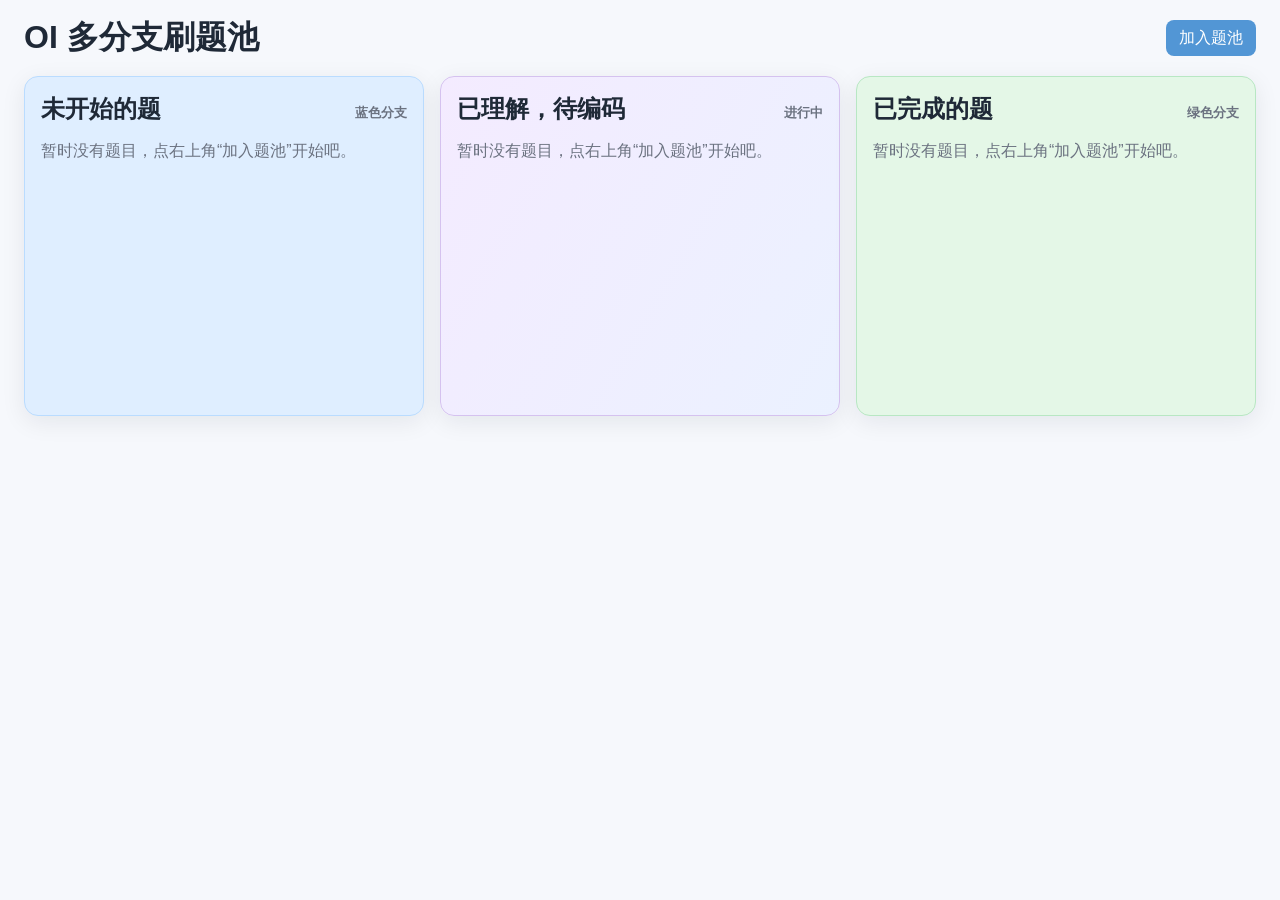
==== index.html @ c03f6c22 "Build OI multi-branch problem pool web app" ====
<!doctype html>
<html lang="zh-CN">
  <head>
    <meta charset="UTF-8" />
    <meta name="viewport" content="width=device-width, initial-scale=1.0" />
    <title>OI 多分支刷题池</title>
    <link rel="stylesheet" href="styles.css" />
  </head>
  <body>
    <header class="topbar">
      <h1>OI 多分支刷题池</h1>
      <a class="button primary" href="add.html">加入题池</a>
    </header>

    <main class="board" id="board"></main>

    <template id="problemCardTemplate">
      <article class="problem-card">
        <div class="problem-head">
          <a class="problem-title" target="_blank" rel="noopener noreferrer"></a>
          <span class="difficulty"></span>
        </div>
        <p class="problem-note"></p>
        <div class="problem-actions">
          <a class="button ghost detail-link">题目页面</a>
          <button class="button upgrade-btn" type="button">升级到下一池</button>
        </div>
      </article>
    </template>

    <script src="app.js"></script>
  </body>
</html>
---- styles.css ----
:root {
  --bg: #f6f8fc;
  --card: #ffffff;
  --text: #1f2937;
  --muted: #6b7280;
  --blue-main: #5296d5;
  --blue-soft: #dfeeff;
  --green-main: #52b66a;
  --green-soft: #e4f7e7;
  --purple-main: #9344c8;
}

* {
  box-sizing: border-box;
}

body {
  margin: 0;
  font-family: "Segoe UI", "PingFang SC", "Microsoft YaHei", sans-serif;
  background: var(--bg);
  color: var(--text);
}

.topbar {
  display: flex;
  justify-content: space-between;
  align-items: center;
  padding: 1rem 1.5rem;
}

h1,
h2 {
  margin: 0;
}

.board {
  display: grid;
  grid-template-columns: repeat(auto-fit, minmax(280px, 1fr));
  gap: 1rem;
  padding: 0 1.5rem 1.5rem;
}

.pool {
  border-radius: 14px;
  padding: 1rem;
  min-height: 340px;
  box-shadow: 0 6px 24px rgba(17, 24, 39, 0.08);
}

.pool h2 {
  display: flex;
  justify-content: space-between;
  align-items: baseline;
  margin-bottom: 0.8rem;
}

.pool h2 small {
  font-size: 0.8rem;
  color: var(--muted);
}

.pool-todo {
  background: var(--blue-soft);
  border: 1px solid #badcff;
}

.pool-coding {
  background: linear-gradient(120deg, #f4ebff, #eaf2ff, #f4ebff);
  background-size: 220% 220%;
  border: 1px solid #d5c2ef;
  animation: moving 6s ease infinite;
}

@keyframes moving {
  0% { background-position: 0% 50%; }
  50% { background-position: 100% 50%; }
  100% { background-position: 0% 50%; }
}

.pool-done {
  background: var(--green-soft);
  border: 1px solid #b8e7c3;
}

.problem-list {
  display: grid;
  gap: 0.75rem;
}

.problem-card,
.card {
  background: var(--card);
  border-radius: 10px;
  padding: 0.75rem;
  border: 1px solid #e5e7eb;
}

.problem-head {
  display: flex;
  flex-direction: column;
  gap: 0.4rem;
}

.problem-title {
  word-break: break-all;
  color: #1d4ed8;
  text-decoration: none;
  font-weight: 600;
}

.problem-title:hover {
  text-decoration: underline;
}

.difficulty {
  font-weight: 700;
}

.problem-note {
  color: #374151;
  margin: 0.7rem 0;
  white-space: pre-wrap;
}

.problem-actions {
  display: flex;
  gap: 0.5rem;
  flex-wrap: wrap;
}

.button {
  display: inline-flex;
  align-items: center;
  justify-content: center;
  border: 0;
  border-radius: 8px;
  padding: 0.45rem 0.8rem;
  text-decoration: none;
  cursor: pointer;
}

.button:disabled {
  opacity: 0.55;
  cursor: not-allowed;
}

.button.primary,
.button.upgrade-btn {
  background: var(--blue-main);
  color: #fff;
}

.button.ghost {
  background: #eef2f7;
  color: #111827;
}

.form-wrap {
  max-width: 760px;
  margin: 1.5rem auto;
  padding: 0 1rem;
  display: grid;
  gap: 1rem;
}

label {
  display: grid;
  gap: 0.35rem;
  margin-bottom: 0.8rem;
  font-weight: 600;
}

input,
select,
textarea {
  width: 100%;
  border: 1px solid #d1d5db;
  border-radius: 8px;
  padding: 0.55rem 0.65rem;
  font: inherit;
}

.row {
  display: flex;
  gap: 0.5rem;
  flex-wrap: wrap;
}

.empty {
  color: var(--muted);
  margin-top: 0.2rem;
}
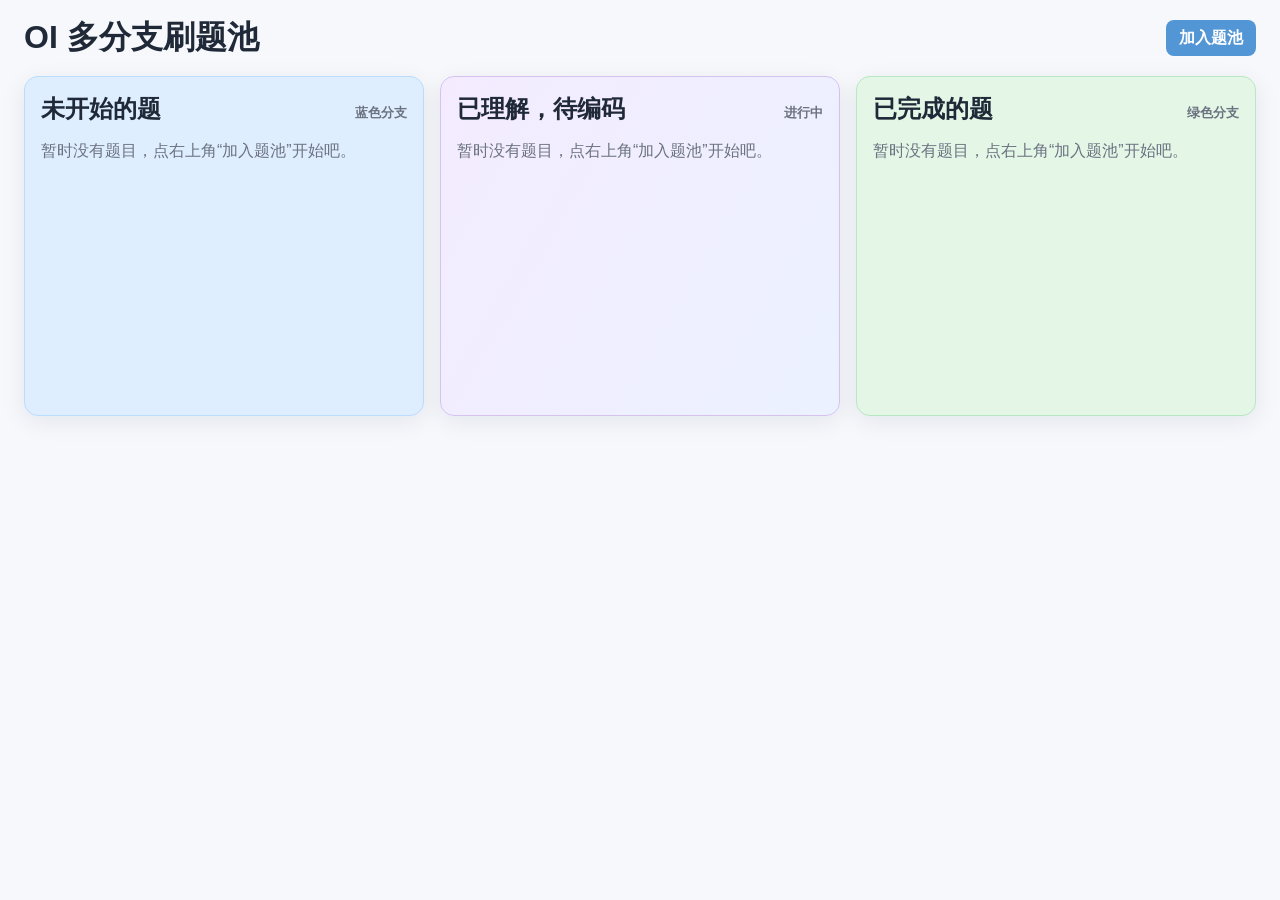
==== commit dc1e4e65: "Refine problem cards with delete and Luogu code titles" ====
--- a/index.html
+++ b/index.html
@@ -17,13 +17,14 @@
     <template id="problemCardTemplate">
       <article class="problem-card">
         <div class="problem-head">
-          <a class="problem-title" target="_blank" rel="noopener noreferrer"></a>
+          <a class="problem-title"></a>
           <span class="difficulty"></span>
         </div>
         <p class="problem-note"></p>
         <div class="problem-actions">
-          <a class="button ghost detail-link">题目页面</a>
+          <a class="button ghost source-link" target="_blank" rel="noopener noreferrer">原题链接</a>
           <button class="button upgrade-btn" type="button">升级到下一池</button>
+          <button class="button danger delete-btn" type="button">删除题目</button>
         </div>
       </article>
     </template>
--- a/styles.css
+++ b/styles.css
@@ -7,7 +7,6 @@
   --blue-soft: #dfeeff;
   --green-main: #52b66a;
   --green-soft: #e4f7e7;
-  --purple-main: #9344c8;
 }
 
 * {
@@ -72,9 +71,17 @@
 }
 
 @keyframes moving {
-  0% { background-position: 0% 50%; }
-  50% { background-position: 100% 50%; }
-  100% { background-position: 0% 50%; }
+  0% {
+    background-position: 0% 50%;
+  }
+
+  50% {
+    background-position: 100% 50%;
+  }
+
+  100% {
+    background-position: 0% 50%;
+  }
 }
 
 .pool-done {
@@ -102,10 +109,10 @@
 }
 
 .problem-title {
-  word-break: break-all;
   color: #1d4ed8;
   text-decoration: none;
-  font-weight: 600;
+  font-weight: 700;
+  font-size: 1.05rem;
 }
 
 .problem-title:hover {
@@ -137,6 +144,7 @@
   padding: 0.45rem 0.8rem;
   text-decoration: none;
   cursor: pointer;
+  font-weight: 600;
 }
 
 .button:disabled {
@@ -153,6 +161,11 @@
 .button.ghost {
   background: #eef2f7;
   color: #111827;
+}
+
+.button.danger {
+  background: #ef4444;
+  color: #fff;
 }
 
 .form-wrap {
@@ -180,6 +193,10 @@
   font: inherit;
 }
 
+select {
+  font-weight: 700;
+}
+
 .row {
   display: flex;
   gap: 0.5rem;
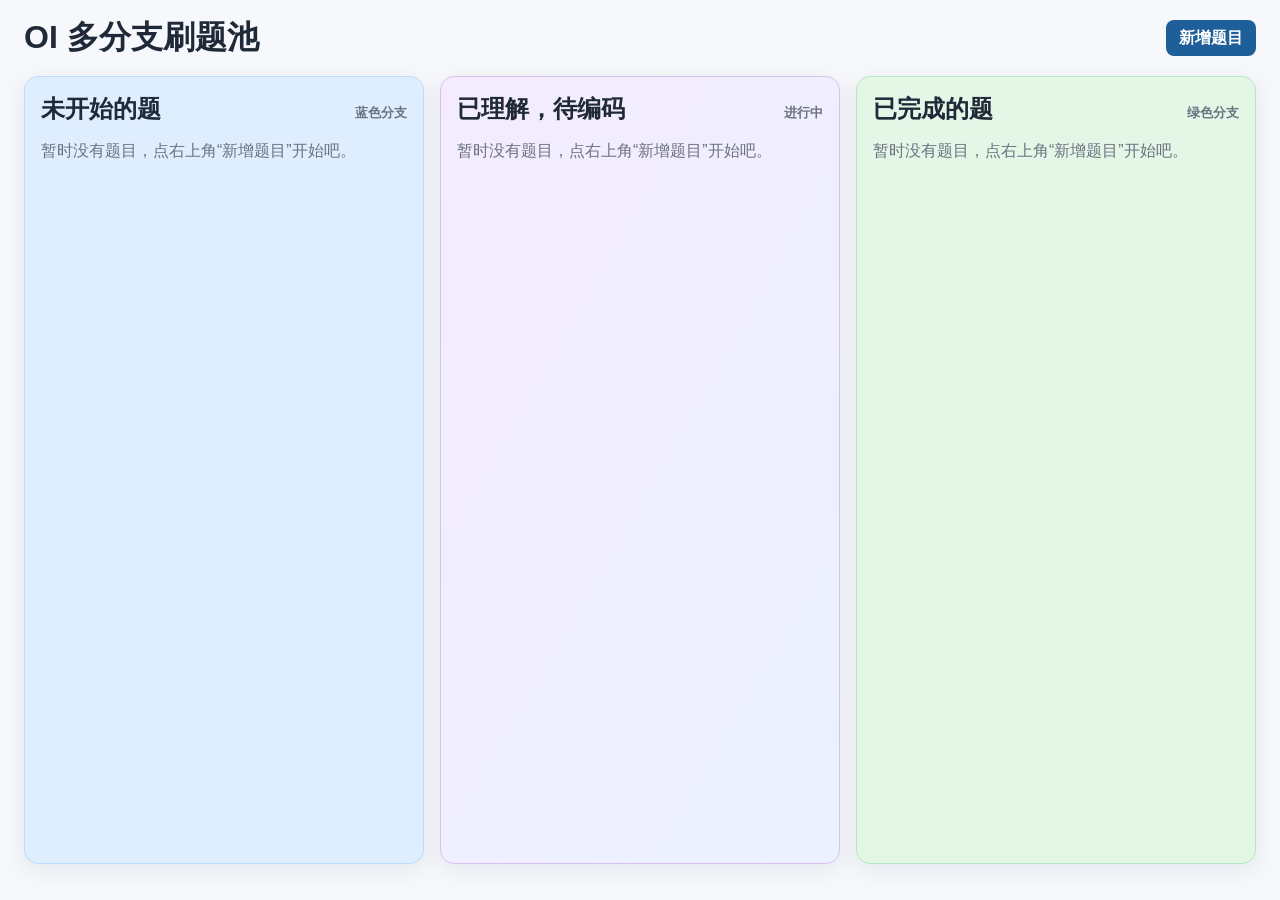
==== commit ea1f19cc: "Polish board UI interactions and simplify problem card actions" ====
--- a/index.html
+++ b/index.html
@@ -9,7 +9,7 @@
   <body>
     <header class="topbar">
       <h1>OI 多分支刷题池</h1>
-      <a class="button primary" href="add.html">加入题池</a>
+      <a class="button primary strong" href="add.html">新增题目</a>
     </header>
 
     <main class="board" id="board"></main>
@@ -17,12 +17,11 @@
     <template id="problemCardTemplate">
       <article class="problem-card">
         <div class="problem-head">
-          <a class="problem-title"></a>
+          <a class="problem-title" target="_blank" rel="noopener noreferrer"></a>
           <span class="difficulty"></span>
         </div>
         <p class="problem-note"></p>
         <div class="problem-actions">
-          <a class="button ghost source-link" target="_blank" rel="noopener noreferrer">原题链接</a>
           <button class="button upgrade-btn" type="button">升级到下一池</button>
           <button class="button danger delete-btn" type="button">删除题目</button>
         </div>
--- a/styles.css
+++ b/styles.css
@@ -3,7 +3,8 @@
   --card: #ffffff;
   --text: #1f2937;
   --muted: #6b7280;
-  --blue-main: #5296d5;
+  --blue-main: #2f76bc;
+  --blue-main-light: #4f8fcb;
   --blue-soft: #dfeeff;
   --green-main: #52b66a;
   --green-soft: #e4f7e7;
@@ -34,16 +35,28 @@
 
 .board {
   display: grid;
-  grid-template-columns: repeat(auto-fit, minmax(280px, 1fr));
+  grid-template-columns: repeat(3, minmax(0, 1fr));
+  align-items: start;
   gap: 1rem;
   padding: 0 1.5rem 1.5rem;
+}
+
+@media (max-width: 1080px) {
+  .board {
+    grid-template-columns: 1fr;
+  }
 }
 
 .pool {
   border-radius: 14px;
   padding: 1rem;
-  min-height: 340px;
+  min-height: calc(100vh - 112px);
   box-shadow: 0 6px 24px rgba(17, 24, 39, 0.08);
+  transition: box-shadow 0.25s ease;
+}
+
+.pool:hover {
+  box-shadow: 0 10px 28px rgba(17, 24, 39, 0.12);
 }
 
 .pool h2 {
@@ -100,6 +113,13 @@
   border-radius: 10px;
   padding: 0.75rem;
   border: 1px solid #e5e7eb;
+  transition: transform 0.2s ease, box-shadow 0.2s ease;
+}
+
+.problem-card:hover,
+.card:hover {
+  transform: translateY(-2px);
+  box-shadow: 0 8px 18px rgba(0, 0, 0, 0.06);
 }
 
 .problem-head {
@@ -109,14 +129,15 @@
 }
 
 .problem-title {
-  color: #1d4ed8;
+  color: #1e3a8a;
   text-decoration: none;
-  font-weight: 700;
-  font-size: 1.05rem;
+  font-weight: 800;
+  font-size: 1.22rem;
+  letter-spacing: 0.2px;
 }
 
 .problem-title:hover {
-  text-decoration: underline;
+  color: #2f76bc;
 }
 
 .difficulty {
@@ -145,11 +166,20 @@
   text-decoration: none;
   cursor: pointer;
   font-weight: 600;
+  transition: background-color 0.2s ease, transform 0.15s ease;
+}
+
+.button:hover {
+  transform: translateY(-1px);
 }
 
 .button:disabled {
   opacity: 0.55;
   cursor: not-allowed;
+}
+
+.button:disabled:hover {
+  transform: none;
 }
 
 .button.primary,
@@ -158,14 +188,35 @@
   color: #fff;
 }
 
+.button.primary:hover,
+.button.upgrade-btn:hover {
+  background: var(--blue-main-light);
+}
+
 .button.ghost {
+  background: #e5eaf2;
+  color: #111827;
+}
+
+.button.ghost:hover {
   background: #eef2f7;
-  color: #111827;
 }
 
 .button.danger {
+  background: #dc2626;
+  color: #fff;
+}
+
+.button.danger:hover {
   background: #ef4444;
-  color: #fff;
+}
+
+.button.strong {
+  background: #1f5f99;
+}
+
+.button.strong:hover {
+  background: #2f76bc;
 }
 
 .form-wrap {
@@ -207,3 +258,37 @@
   color: var(--muted);
   margin-top: 0.2rem;
 }
+
+.card-pop-in {
+  animation: popIn 0.45s ease;
+}
+
+@keyframes popIn {
+  0% {
+    opacity: 0;
+    transform: translateY(8px) scale(0.98);
+  }
+
+  100% {
+    opacity: 1;
+    transform: translateY(0) scale(1);
+  }
+}
+
+.submitting {
+  animation: submitPulse 0.35s ease;
+}
+
+@keyframes submitPulse {
+  0% {
+    transform: scale(1);
+  }
+
+  50% {
+    transform: scale(0.995);
+  }
+
+  100% {
+    transform: scale(1);
+  }
+}
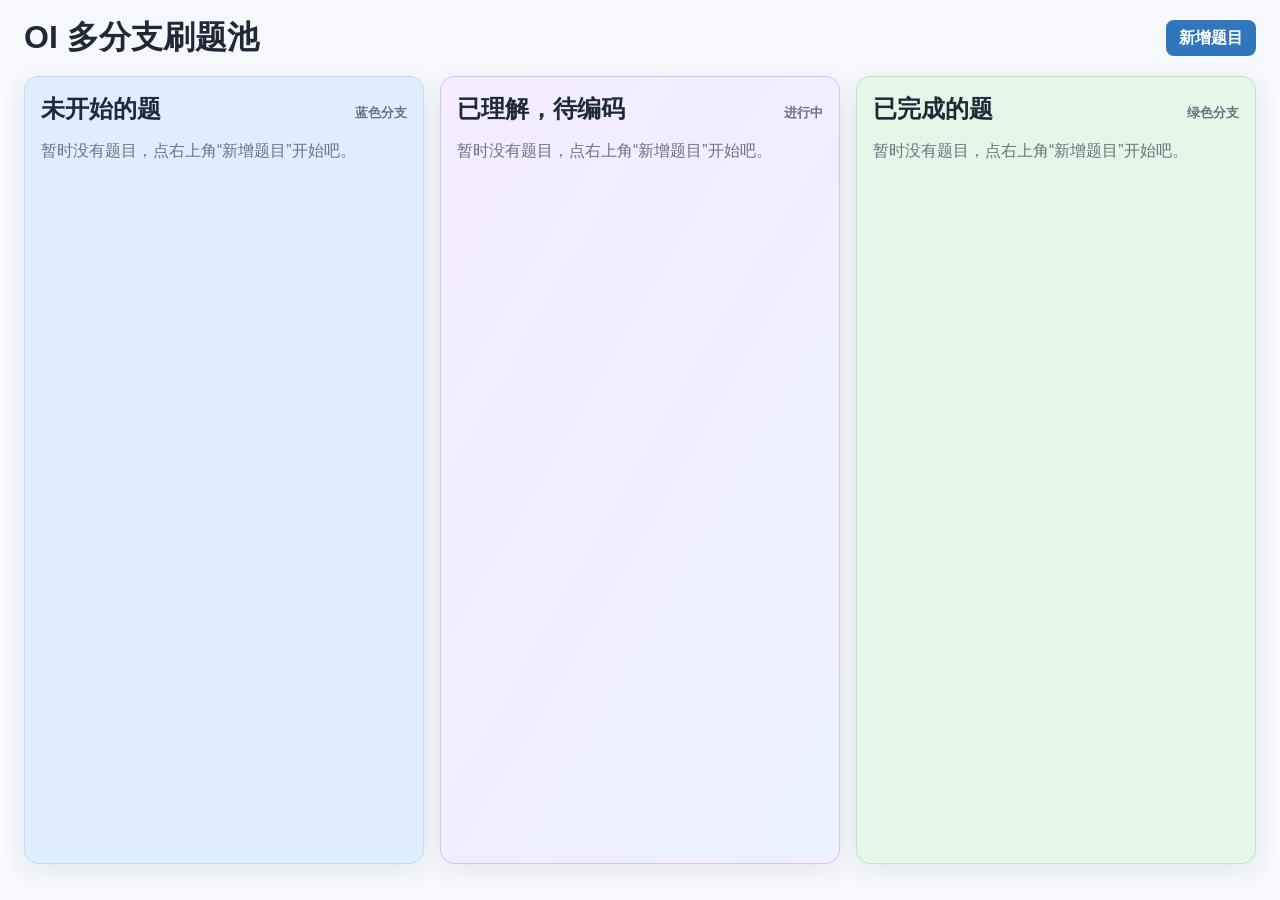
==== commit 242a5de0: "Adjust hover depth and move deletion into problem settings" ====
--- a/index.html
+++ b/index.html
@@ -23,7 +23,6 @@
         <p class="problem-note"></p>
         <div class="problem-actions">
           <button class="button upgrade-btn" type="button">升级到下一池</button>
-          <button class="button danger delete-btn" type="button">删除题目</button>
         </div>
       </article>
     </template>
--- a/styles.css
+++ b/styles.css
@@ -6,7 +6,6 @@
   --blue-main: #2f76bc;
   --blue-main-light: #4f8fcb;
   --blue-soft: #dfeeff;
-  --green-main: #52b66a;
   --green-soft: #e4f7e7;
 }
 
@@ -84,17 +83,9 @@
 }
 
 @keyframes moving {
-  0% {
-    background-position: 0% 50%;
-  }
-
-  50% {
-    background-position: 100% 50%;
-  }
-
-  100% {
-    background-position: 0% 50%;
-  }
+  0% { background-position: 0% 50%; }
+  50% { background-position: 100% 50%; }
+  100% { background-position: 0% 50%; }
 }
 
 .pool-done {
@@ -116,6 +107,10 @@
   transition: transform 0.2s ease, box-shadow 0.2s ease;
 }
 
+.problem-card {
+  cursor: pointer;
+}
+
 .problem-card:hover,
 .card:hover {
   transform: translateY(-2px);
@@ -129,15 +124,16 @@
 }
 
 .problem-title {
-  color: #1e3a8a;
+  color: #7db7ff;
   text-decoration: none;
   font-weight: 800;
-  font-size: 1.22rem;
+  font-size: 1.5rem;
+  line-height: 1.2;
   letter-spacing: 0.2px;
 }
 
 .problem-title:hover {
-  color: #2f76bc;
+  color: #1e3a8a;
 }
 
 .difficulty {
@@ -184,39 +180,44 @@
 
 .button.primary,
 .button.upgrade-btn {
-  background: var(--blue-main);
+  background: var(--blue-main-light);
   color: #fff;
 }
 
 .button.primary:hover,
 .button.upgrade-btn:hover {
-  background: var(--blue-main-light);
+  background: var(--blue-main);
+}
+
+.button.upgrade-btn {
+  font-size: 1rem;
+  padding: 0.65rem 1.1rem;
 }
 
 .button.ghost {
+  background: #eef2f7;
+  color: #111827;
+}
+
+.button.ghost:hover {
   background: #e5eaf2;
-  color: #111827;
-}
-
-.button.ghost:hover {
-  background: #eef2f7;
 }
 
 .button.danger {
+  background: #ef4444;
+  color: #fff;
+}
+
+.button.danger:hover {
   background: #dc2626;
-  color: #fff;
-}
-
-.button.danger:hover {
-  background: #ef4444;
 }
 
 .button.strong {
+  background: #2f76bc;
+}
+
+.button.strong:hover {
   background: #1f5f99;
-}
-
-.button.strong:hover {
-  background: #2f76bc;
 }
 
 .form-wrap {
@@ -225,6 +226,10 @@
   padding: 0 1rem;
   display: grid;
   gap: 1rem;
+}
+
+.settings-title {
+  margin-bottom: 0.8rem;
 }
 
 label {
@@ -264,15 +269,8 @@
 }
 
 @keyframes popIn {
-  0% {
-    opacity: 0;
-    transform: translateY(8px) scale(0.98);
-  }
-
-  100% {
-    opacity: 1;
-    transform: translateY(0) scale(1);
-  }
+  0% { opacity: 0; transform: translateY(8px) scale(0.98); }
+  100% { opacity: 1; transform: translateY(0) scale(1); }
 }
 
 .submitting {
@@ -280,15 +278,7 @@
 }
 
 @keyframes submitPulse {
-  0% {
-    transform: scale(1);
-  }
-
-  50% {
-    transform: scale(0.995);
-  }
-
-  100% {
-    transform: scale(1);
-  }
-}
+  0% { transform: scale(1); }
+  50% { transform: scale(0.995); }
+  100% { transform: scale(1); }
+}
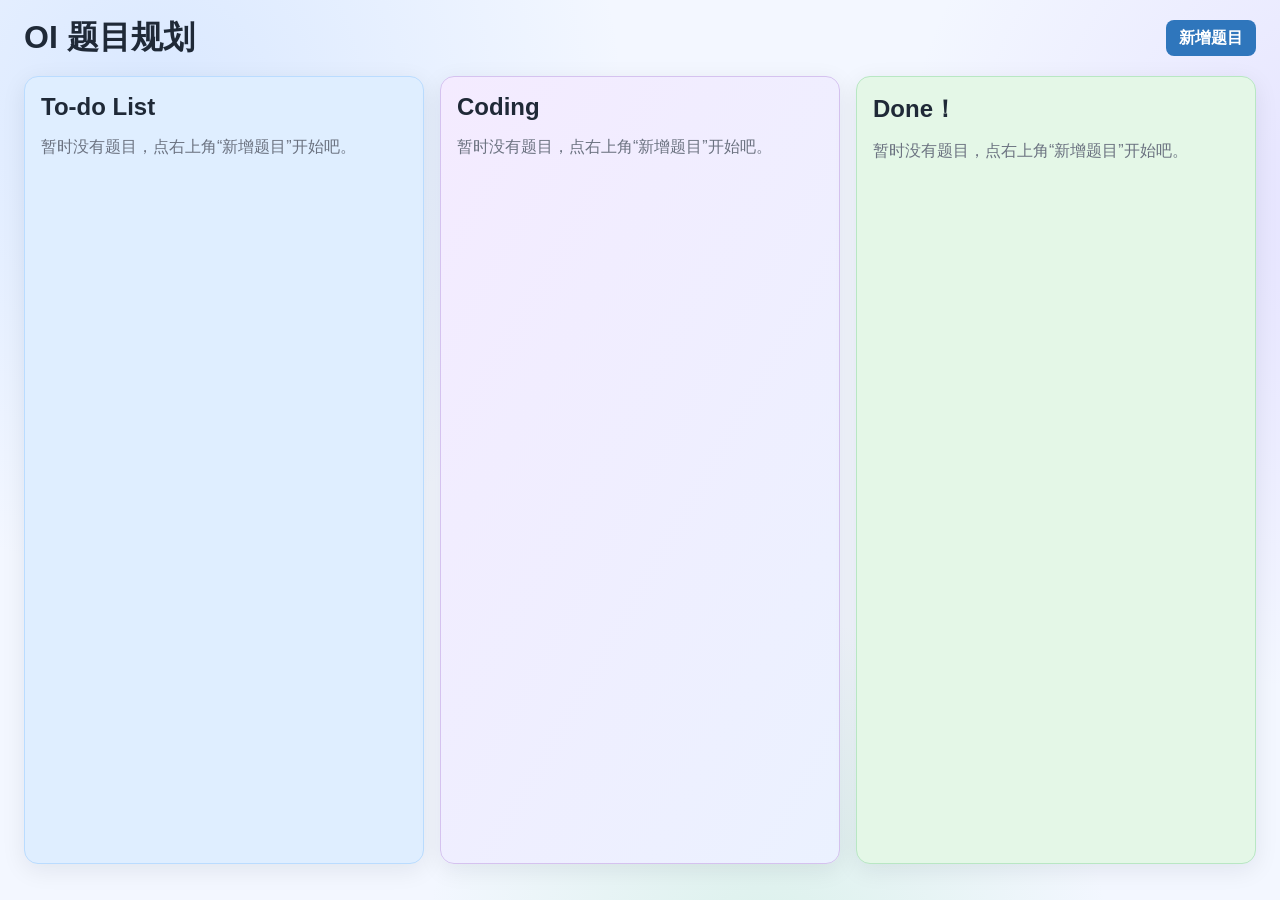
==== commit 25cf9a6f: "Restyle board labels and add upgrade celebration animations" ====
--- a/index.html
+++ b/index.html
@@ -3,12 +3,12 @@
   <head>
     <meta charset="UTF-8" />
     <meta name="viewport" content="width=device-width, initial-scale=1.0" />
-    <title>OI 多分支刷题池</title>
+    <title>OI 题目规划</title>
     <link rel="stylesheet" href="styles.css" />
   </head>
   <body>
     <header class="topbar">
-      <h1>OI 多分支刷题池</h1>
+      <h1>OI 题目规划</h1>
       <a class="button primary strong" href="add.html">新增题目</a>
     </header>
 
--- a/styles.css
+++ b/styles.css
@@ -1,5 +1,5 @@
 :root {
-  --bg: #f6f8fc;
+  --bg: #f3f7ff;
   --card: #ffffff;
   --text: #1f2937;
   --muted: #6b7280;
@@ -16,8 +16,20 @@
 body {
   margin: 0;
   font-family: "Segoe UI", "PingFang SC", "Microsoft YaHei", sans-serif;
-  background: var(--bg);
+  background:
+    radial-gradient(circle at 10% 10%, rgba(126, 179, 255, 0.22), transparent 28%),
+    radial-gradient(circle at 90% 20%, rgba(170, 139, 255, 0.2), transparent 30%),
+    radial-gradient(circle at 50% 90%, rgba(123, 216, 154, 0.2), transparent 28%),
+    var(--bg);
+  background-size: 120% 120%;
   color: var(--text);
+  animation: bgFlow 14s ease-in-out infinite;
+}
+
+@keyframes bgFlow {
+  0% { background-position: 0% 0%, 100% 20%, 50% 100%; }
+  50% { background-position: 12% 8%, 88% 18%, 48% 92%; }
+  100% { background-position: 0% 0%, 100% 20%, 50% 100%; }
 }
 
 .topbar {
@@ -28,9 +40,7 @@
 }
 
 h1,
-h2 {
-  margin: 0;
-}
+h2 { margin: 0; }
 
 .board {
   display: grid;
@@ -41,9 +51,7 @@
 }
 
 @media (max-width: 1080px) {
-  .board {
-    grid-template-columns: 1fr;
-  }
+  .board { grid-template-columns: 1fr; }
 }
 
 .pool {
@@ -54,9 +62,7 @@
   transition: box-shadow 0.25s ease;
 }
 
-.pool:hover {
-  box-shadow: 0 10px 28px rgba(17, 24, 39, 0.12);
-}
+.pool:hover { box-shadow: 0 10px 28px rgba(17, 24, 39, 0.12); }
 
 .pool h2 {
   display: flex;
@@ -65,15 +71,7 @@
   margin-bottom: 0.8rem;
 }
 
-.pool h2 small {
-  font-size: 0.8rem;
-  color: var(--muted);
-}
-
-.pool-todo {
-  background: var(--blue-soft);
-  border: 1px solid #badcff;
-}
+.pool-todo { background: var(--blue-soft); border: 1px solid #badcff; }
 
 .pool-coding {
   background: linear-gradient(120deg, #f4ebff, #eaf2ff, #f4ebff);
@@ -88,15 +86,9 @@
   100% { background-position: 0% 50%; }
 }
 
-.pool-done {
-  background: var(--green-soft);
-  border: 1px solid #b8e7c3;
-}
-
-.problem-list {
-  display: grid;
-  gap: 0.75rem;
-}
+.pool-done { background: var(--green-soft); border: 1px solid #b8e7c3; }
+
+.problem-list { display: grid; gap: 0.75rem; }
 
 .problem-card,
 .card {
@@ -107,9 +99,7 @@
   transition: transform 0.2s ease, box-shadow 0.2s ease;
 }
 
-.problem-card {
-  cursor: pointer;
-}
+.problem-card { cursor: pointer; }
 
 .problem-card:hover,
 .card:hover {
@@ -117,14 +107,10 @@
   box-shadow: 0 8px 18px rgba(0, 0, 0, 0.06);
 }
 
-.problem-head {
-  display: flex;
-  flex-direction: column;
-  gap: 0.4rem;
-}
+.problem-head { display: flex; flex-direction: column; gap: 0.4rem; }
 
 .problem-title {
-  color: #7db7ff;
+  color: #5e9ff0;
   text-decoration: none;
   font-weight: 800;
   font-size: 1.5rem;
@@ -132,13 +118,9 @@
   letter-spacing: 0.2px;
 }
 
-.problem-title:hover {
-  color: #1e3a8a;
-}
-
-.difficulty {
-  font-weight: 700;
-}
+.problem-title:hover { color: #1e3a8a; }
+
+.difficulty { font-weight: 700; }
 
 .problem-note {
   color: #374151;
@@ -146,11 +128,7 @@
   white-space: pre-wrap;
 }
 
-.problem-actions {
-  display: flex;
-  gap: 0.5rem;
-  flex-wrap: wrap;
-}
+.problem-actions { display: flex; gap: 0.5rem; flex-wrap: wrap; }
 
 .button {
   display: inline-flex;
@@ -165,60 +143,26 @@
   transition: background-color 0.2s ease, transform 0.15s ease;
 }
 
-.button:hover {
-  transform: translateY(-1px);
-}
-
-.button:disabled {
-  opacity: 0.55;
-  cursor: not-allowed;
-}
-
-.button:disabled:hover {
-  transform: none;
-}
+.button:hover { transform: translateY(-1px); }
+.button:disabled { opacity: 0.55; cursor: not-allowed; }
+.button:disabled:hover { transform: none; }
 
 .button.primary,
-.button.upgrade-btn {
-  background: var(--blue-main-light);
-  color: #fff;
-}
+.button.upgrade-btn { background: var(--blue-main-light); color: #fff; }
 
 .button.primary:hover,
-.button.upgrade-btn:hover {
-  background: var(--blue-main);
-}
-
-.button.upgrade-btn {
-  font-size: 1rem;
-  padding: 0.65rem 1.1rem;
-}
-
-.button.ghost {
-  background: #eef2f7;
-  color: #111827;
-}
-
-.button.ghost:hover {
-  background: #e5eaf2;
-}
-
-.button.danger {
-  background: #ef4444;
-  color: #fff;
-}
-
-.button.danger:hover {
-  background: #dc2626;
-}
-
-.button.strong {
-  background: #2f76bc;
-}
-
-.button.strong:hover {
-  background: #1f5f99;
-}
+.button.upgrade-btn:hover { background: var(--blue-main); }
+
+.button.upgrade-btn { font-size: 1rem; padding: 0.65rem 1.1rem; }
+
+.button.ghost { background: #eef2f7; color: #111827; }
+.button.ghost:hover { background: #e5eaf2; }
+
+.button.danger { background: #ef4444; color: #fff; }
+.button.danger:hover { background: #dc2626; }
+
+.button.strong { background: #2f76bc; }
+.button.strong:hover { background: #1f5f99; }
 
 .form-wrap {
   max-width: 760px;
@@ -228,9 +172,7 @@
   gap: 1rem;
 }
 
-.settings-title {
-  margin-bottom: 0.8rem;
-}
+.settings-title { margin-bottom: 0.8rem; }
 
 label {
   display: grid;
@@ -239,9 +181,7 @@
   font-weight: 600;
 }
 
-input,
-select,
-textarea {
+input, select, textarea {
   width: 100%;
   border: 1px solid #d1d5db;
   border-radius: 8px;
@@ -249,36 +189,50 @@
   font: inherit;
 }
 
-select {
-  font-weight: 700;
-}
-
-.row {
-  display: flex;
-  gap: 0.5rem;
-  flex-wrap: wrap;
-}
-
-.empty {
-  color: var(--muted);
-  margin-top: 0.2rem;
-}
-
-.card-pop-in {
-  animation: popIn 0.45s ease;
-}
+select { font-weight: 700; }
+
+.row { display: flex; gap: 0.5rem; flex-wrap: wrap; }
+
+.empty { color: var(--muted); margin-top: 0.2rem; }
+
+.card-pop-in { animation: popIn 0.45s ease; }
+.card-upgrade-in { animation: upgradePulse 0.7s ease; }
 
 @keyframes popIn {
   0% { opacity: 0; transform: translateY(8px) scale(0.98); }
   100% { opacity: 1; transform: translateY(0) scale(1); }
 }
 
-.submitting {
-  animation: submitPulse 0.35s ease;
-}
+@keyframes upgradePulse {
+  0% { box-shadow: 0 0 0 0 rgba(79, 143, 203, 0.45); transform: scale(0.98); }
+  60% { box-shadow: 0 0 0 14px rgba(79, 143, 203, 0); transform: scale(1.01); }
+  100% { box-shadow: 0 0 0 0 rgba(79, 143, 203, 0); transform: scale(1); }
+}
+
+.submitting { animation: submitPulse 0.35s ease; }
 
 @keyframes submitPulse {
   0% { transform: scale(1); }
   50% { transform: scale(0.995); }
   100% { transform: scale(1); }
 }
+
+.upgrade-toast {
+  position: fixed;
+  right: 18px;
+  bottom: 18px;
+  z-index: 999;
+  background: #1f5f99;
+  color: #fff;
+  border-radius: 12px;
+  padding: 0.65rem 0.9rem;
+  box-shadow: 0 10px 26px rgba(31, 95, 153, 0.35);
+  opacity: 0;
+  transform: translateY(10px);
+  transition: opacity 0.25s ease, transform 0.25s ease;
+}
+
+.upgrade-toast.visible {
+  opacity: 1;
+  transform: translateY(0);
+}
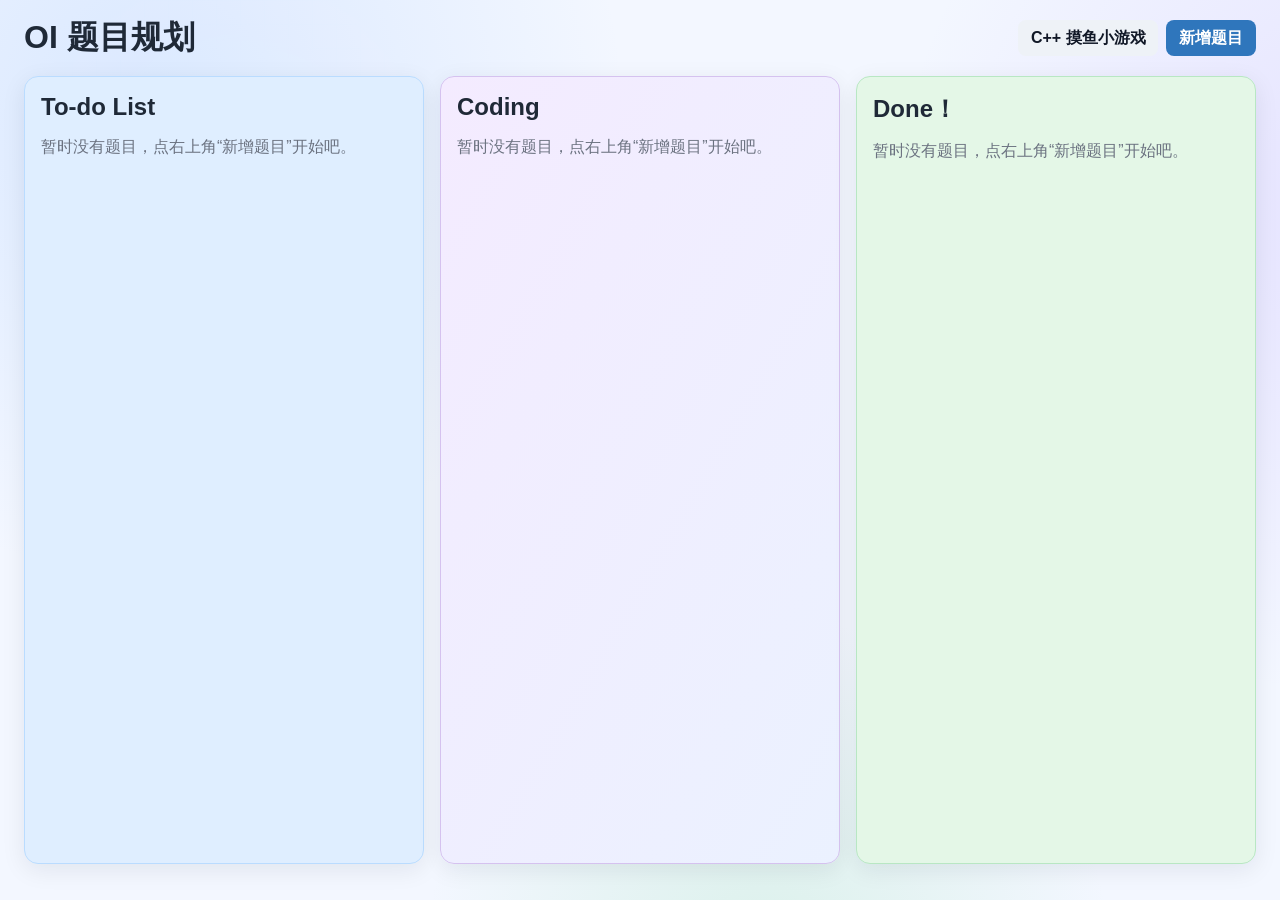
==== commit 2c028b87: "feat: add C++ themed idle mini-game for OIers" ====
--- a/index.html
+++ b/index.html
@@ -9,7 +9,10 @@
   <body>
     <header class="topbar">
       <h1>OI 题目规划</h1>
-      <a class="button primary strong" href="add.html">新增题目</a>
+      <div class="row">
+        <a class="button ghost" href="game.html">C++ 摸鱼小游戏</a>
+        <a class="button primary strong" href="add.html">新增题目</a>
+      </div>
     </header>
 
     <main class="board" id="board"></main>
--- a/styles.css
+++ b/styles.css
@@ -24,6 +24,23 @@
   background-size: 120% 120%;
   color: var(--text);
   animation: bgFlow 14s ease-in-out infinite;
+  position: relative;
+  overflow-x: hidden;
+}
+
+body::before {
+  content: "";
+  position: fixed;
+  inset: 0;
+  pointer-events: none;
+  opacity: 0.34;
+  background-image:
+    linear-gradient(rgba(79, 143, 203, 0.09) 1px, transparent 1px),
+    linear-gradient(90deg, rgba(79, 143, 203, 0.09) 1px, transparent 1px),
+    radial-gradient(circle at 20% 20%, rgba(255, 255, 255, 0.28), transparent 26%);
+  background-size: 24px 24px, 24px 24px, 100% 100%;
+  mix-blend-mode: soft-light;
+  z-index: -1;
 }
 
 @keyframes bgFlow {
@@ -116,6 +133,8 @@
   font-size: 1.5rem;
   line-height: 1.2;
   letter-spacing: 0.2px;
+  display: inline-block;
+  align-self: flex-start;
 }
 
 .problem-title:hover { color: #1e3a8a; }
@@ -167,9 +186,13 @@
 .form-wrap {
   max-width: 760px;
   margin: 1.5rem auto;
-  padding: 0 1rem;
+  padding: 1.25rem 1rem;
   display: grid;
   gap: 1rem;
+  background: rgba(255, 255, 255, 0.88);
+  border: 1px solid rgba(226, 232, 240, 0.9);
+  border-radius: 16px;
+  box-shadow: 0 12px 28px rgba(15, 23, 42, 0.08);
 }
 
 .settings-title { margin-bottom: 0.8rem; }
@@ -189,6 +212,8 @@
   font: inherit;
 }
 
+input, textarea { font-weight: 400; }
+
 select { font-weight: 700; }
 
 .row { display: flex; gap: 0.5rem; flex-wrap: wrap; }
@@ -219,8 +244,8 @@
 
 .upgrade-toast {
   position: fixed;
-  right: 18px;
-  bottom: 18px;
+  left: 50%;
+  top: 16px;
   z-index: 999;
   background: #1f5f99;
   color: #fff;
@@ -228,11 +253,150 @@
   padding: 0.65rem 0.9rem;
   box-shadow: 0 10px 26px rgba(31, 95, 153, 0.35);
   opacity: 0;
-  transform: translateY(10px);
+  transform: translate(-50%, -16px);
   transition: opacity 0.25s ease, transform 0.25s ease;
 }
 
 .upgrade-toast.visible {
   opacity: 1;
-  transform: translateY(0);
-}
+  transform: translate(-50%, 0);
+}
+
+.firework-burst {
+  position: fixed;
+  left: 50%;
+  top: 48px;
+  width: 1px;
+  height: 1px;
+  pointer-events: none;
+  z-index: 998;
+}
+
+.firework-particle {
+  --dx: 0px;
+  --dy: 0px;
+  --delay: 0s;
+  --color: #7ec0ff;
+  position: absolute;
+  left: 0;
+  top: 0;
+  width: 8px;
+  height: 8px;
+  border-radius: 999px;
+  background: radial-gradient(circle at 30% 30%, #fff, var(--color) 55%, rgba(15, 23, 42, 0.25) 100%);
+  opacity: 0;
+}
+
+.firework-burst.visible .firework-particle {
+  animation: fireworkBlast 0.62s ease-out var(--delay) forwards;
+}
+
+@keyframes fireworkBlast {
+  0% { opacity: 1; transform: translate(0, 0) scale(0.35); }
+  75% { opacity: 1; }
+  100% { opacity: 0; transform: translate(var(--dx), var(--dy)) scale(0.08); }
+}
+
+.game-wrap {
+  display: grid;
+  grid-template-columns: minmax(260px, 1fr) minmax(420px, 1.5fr) minmax(260px, 1fr);
+  gap: 1rem;
+  padding: 0 1.5rem 1.5rem;
+}
+
+.game-panel {
+  background: rgba(255, 255, 255, 0.88);
+  border: 1px solid rgba(203, 213, 225, 0.9);
+  border-radius: 14px;
+  padding: 1rem;
+  box-shadow: 0 8px 24px rgba(15, 23, 42, 0.08);
+}
+
+.game-rule-list {
+  margin: 0.6rem 0 0;
+  padding-left: 1.1rem;
+  color: #334155;
+  line-height: 1.6;
+}
+
+.game-stage {
+  display: grid;
+  gap: 0.85rem;
+}
+
+.game-status {
+  display: grid;
+  grid-template-columns: repeat(2, minmax(0, 1fr));
+  gap: 0.6rem;
+  font-weight: 700;
+  color: #1e3a8a;
+}
+
+.game-status strong {
+  color: #0f172a;
+}
+
+.command-row {
+  display: grid;
+  grid-template-columns: 1fr auto auto;
+  gap: 0.5rem;
+}
+
+.preset-actions {
+  display: flex;
+  gap: 0.5rem;
+  flex-wrap: wrap;
+}
+
+.game-actions {
+  display: flex;
+  justify-content: flex-end;
+}
+
+.game-hint {
+  margin: 0;
+  padding: 0.6rem 0.7rem;
+  border-radius: 8px;
+  background: #eff6ff;
+  color: #1e3a8a;
+  border: 1px solid #bfdbfe;
+}
+
+.log-list {
+  margin: 0.6rem 0 0;
+  padding-left: 1.1rem;
+  max-height: 60vh;
+  overflow: auto;
+  display: grid;
+  gap: 0.45rem;
+}
+
+.log-item {
+  padding: 0.4rem 0.55rem;
+  border-radius: 8px;
+  list-style: decimal;
+  background: #f8fafc;
+}
+
+.log-good {
+  border-left: 4px solid #22c55e;
+}
+
+.log-warn {
+  border-left: 4px solid #ef4444;
+}
+
+.log-result {
+  border-left: 4px solid #7c3aed;
+  font-weight: 700;
+}
+
+@media (max-width: 1180px) {
+  .game-wrap {
+    grid-template-columns: 1fr;
+  }
+
+  .command-row {
+    grid-template-columns: 1fr;
+  }
+}
